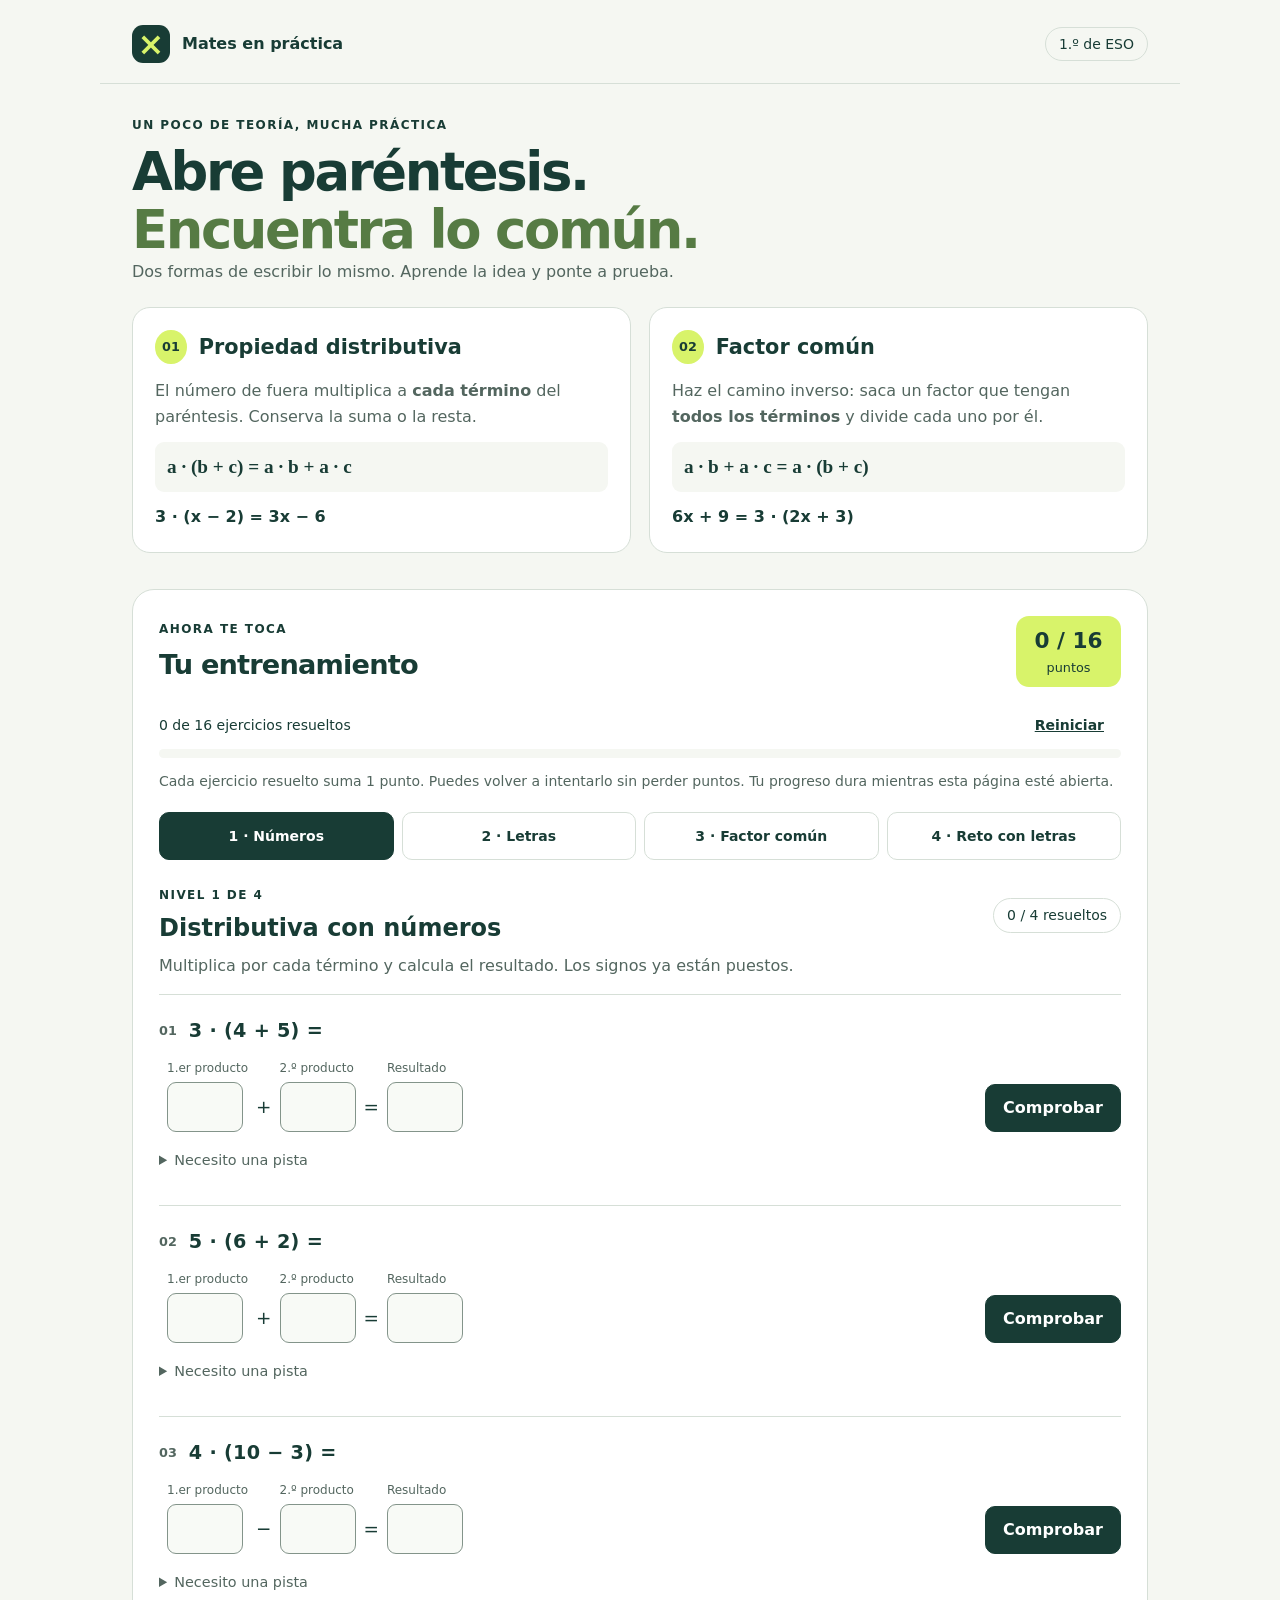
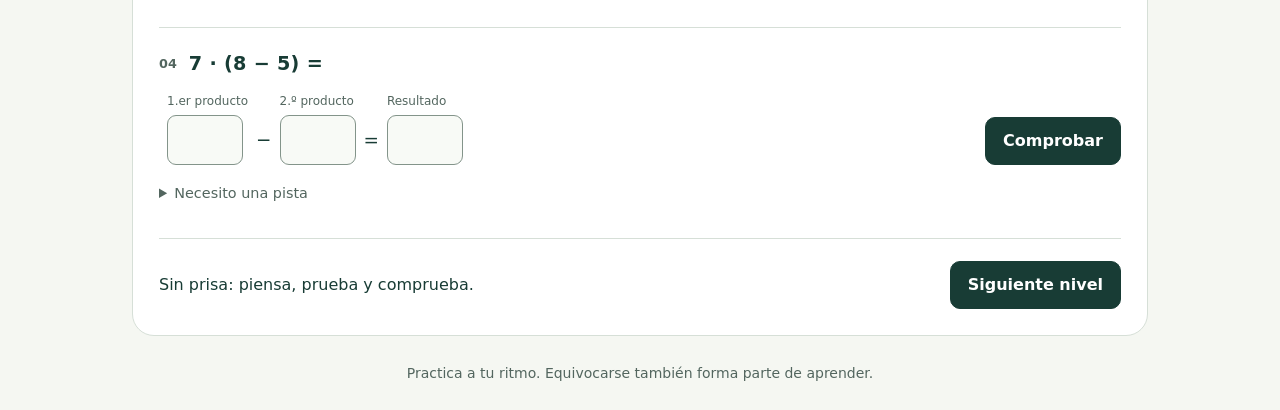
==== index.html @ 6db7480f "Add files via upload" ====
<!doctype html>
<html lang="es">
<head>
<meta charset="utf-8"><meta name="viewport" content="width=device-width, initial-scale=1">
<meta name="theme-color" content="#183c35"><meta name="description" content="Practica la propiedad distributiva y el factor común con 16 ejercicios interactivos para 1.º de ESO.">
<title>Mates en práctica · Distributiva y factor común</title>
<link rel="icon" href="data:image/svg+xml,%3Csvg xmlns='http://www.w3.org/2000/svg' viewBox='0 0 40 40'%3E%3Crect width='40' height='40' rx='10' fill='%23183c35'/%3E%3Ctext x='20' y='29' text-anchor='middle' font-size='30' fill='%23d8f36a'%3E×%3C/text%3E%3C/svg%3E">
<link rel="stylesheet" href="styles.css"><script src="app.js" defer></script>
</head>
<body>
<header><a class="brand" href="./"><span class="logo" aria-hidden="true">×</span> Mates en práctica</a><span class="tag">1.º de ESO</span></header>
<main>
<section class="intro"><p class="eyebrow">UN POCO DE TEORÍA, MUCHA PRÁCTICA</p><h1>Abre paréntesis.<br><span>Encuentra lo común.</span></h1><p>Dos formas de escribir lo mismo. Aprende la idea y ponte a prueba.</p></section>
<section class="theory" aria-label="Teoría resumida">
<article><div class="card-title"><span class="number">01</span><h2>Propiedad distributiva</h2></div><p>El número de fuera multiplica a <strong>cada término</strong> del paréntesis. Conserva la suma o la resta.</p><div class="formula">a · (b + c) = a · b + a · c</div><p class="example">3 · (x − 2) = 3x − 6</p></article>
<article><div class="card-title"><span class="number">02</span><h2>Factor común</h2></div><p>Haz el camino inverso: saca un factor que tengan <strong>todos los términos</strong> y divide cada uno por él.</p><div class="formula">a · b + a · c = a · (b + c)</div><p class="example">6x + 9 = 3 · (2x + 3)</p></article>
</section>
<section class="practice" aria-labelledby="practice-title">
<div class="practice-heading"><div><p class="eyebrow">AHORA TE TOCA</p><h2 id="practice-title">Tu entrenamiento</h2></div><div class="score"><strong id="score">0 / 16</strong><span>puntos</span></div></div>
<div class="progress-caption"><span id="progress-text">0 de 16 ejercicios resueltos</span><button id="reset" class="text-button" type="button">Reiniciar</button></div><progress id="progress" max="16" value="0" aria-label="Ejercicios resueltos"></progress>
<p class="rules">Cada ejercicio resuelto suma 1 punto. Puedes volver a intentarlo sin perder puntos. Tu progreso dura mientras esta página esté abierta.</p>
<nav id="levels" aria-label="Niveles de ejercicios"></nav>
<div class="level-heading"><div><p class="eyebrow" id="level-counter"></p><h3 id="level-title" tabindex="-1"></h3></div><span id="level-done" class="tag"></span></div>
<p id="level-help"></p><div id="exercises"></div>
<div class="level-footer"><p id="encouragement" role="status"></p><button id="next" class="primary" type="button">Siguiente nivel</button></div>
</section>
<noscript><p>Activa JavaScript en tu navegador para responder y corregir los ejercicios.</p></noscript>
<footer>Practica a tu ritmo. Equivocarse también forma parte de aprender.</footer>
</main>
<dialog id="reset-dialog" aria-labelledby="reset-title"><h2 id="reset-title">¿Empezamos de nuevo?</h2><p>Se borrarán las respuestas y los puntos de los cuatro niveles.</p><div class="dialog-actions"><button id="cancel-reset" type="button">Seguir practicando</button><button id="confirm-reset" class="primary" type="button">Sí, reiniciar</button></div></dialog>
</body></html>
---- styles.css ----
:root{color-scheme:light;--ink:#183c35;--muted:#53665f;--paper:#f5f7f2;--lime:#d8f36a;--line:#d6dfd7;--white:#fff;--error:#95371e}*{box-sizing:border-box}body{margin:0;background:var(--paper);color:var(--ink);font:16px/1.6 system-ui,-apple-system,BlinkMacSystemFont,"Segoe UI",sans-serif}header,main{max-width:1080px;margin:auto;padding:0 32px}header{display:flex;align-items:center;justify-content:space-between;padding-top:25px;padding-bottom:20px;border-bottom:1px solid var(--line)}.brand{color:var(--ink);font-weight:750;text-decoration:none;display:flex;gap:12px;align-items:center}.logo{display:grid;place-items:center;background:var(--ink);color:var(--lime);width:38px;height:38px;border-radius:11px;font-size:32px;line-height:1}.tag{border:1px solid var(--line);border-radius:30px;padding:5px 13px;font-size:.875rem;white-space:nowrap}.intro{padding:32px 0 22px}.eyebrow{font-size:.75rem;font-weight:800;letter-spacing:.12em;margin:0 0 8px}h1{font-size:clamp(2rem,4.5vw,3.3rem);line-height:1.1;letter-spacing:-.045em;margin:0}h1 span{color:#567b44}.intro>p:last-child{margin-bottom:0;color:var(--muted)}h2,h3,p{margin-top:0}h2{font-size:1.3rem;line-height:1.3;margin-bottom:0}h3{font-size:1.5rem;line-height:1.3;margin-bottom:0}.theory{display:grid;grid-template-columns:1fr 1fr;gap:18px;margin-bottom:36px}.theory article{border:1px solid var(--line);border-radius:18px;padding:22px;background:var(--white)}.card-title{display:flex;align-items:center;gap:12px;margin-bottom:14px}.number{font-size:.8rem;font-weight:800;background:var(--lime);border-radius:50%;padding:7px}.theory p{color:var(--muted);margin-bottom:12px}.formula{font-family:Georgia,serif;font-size:1.2rem;font-weight:bold;background:var(--paper);border-radius:9px;padding:10px 12px}.theory .example{margin:12px 0 0;color:var(--ink);font-weight:650}.practice{background:white;border:1px solid var(--line);border-radius:22px;padding:26px}.practice-heading,.progress-caption,.level-heading,.level-footer{display:flex;align-items:center;justify-content:space-between;gap:16px}.practice-heading h2{font-size:1.7rem;letter-spacing:-.03em}.score{background:var(--lime);border-radius:13px;padding:8px 18px;display:flex;flex-direction:column;text-align:center;min-width:105px}.score strong{font-size:1.35rem}.score span{font-size:.8rem}.progress-caption{margin-top:14px;font-size:.875rem}progress{width:100%;height:9px;display:block;border:0;border-radius:10px;overflow:hidden;background:var(--paper)}progress::-webkit-progress-bar{background:var(--paper)}progress::-webkit-progress-value{background:var(--ink)}progress::-moz-progress-bar{background:var(--ink)}button{font:inherit;font-weight:650;min-height:48px;border:1px solid var(--line);border-radius:10px;padding:10px 17px;cursor:pointer;background:white;color:var(--ink);touch-action:manipulation}button:hover{background:#eef3e6}button:disabled{opacity:.65;cursor:default}.text-button{border:0;background:transparent;text-decoration:underline;font-size:.875rem}.rules{font-size:.875rem;color:var(--muted);margin:12px 0 20px}nav{display:grid;grid-template-columns:repeat(4,1fr);gap:8px;margin-bottom:26px}nav button{font-size:.875rem;padding:10px 5px}nav button[aria-current="step"]{background:var(--ink);color:white;border-color:var(--ink)}.level-heading{margin-bottom:8px}#level-help{color:var(--muted)}.exercise{border-top:1px solid var(--line);padding:21px 0}.exercise-top{display:flex;align-items:center;gap:12px;margin-bottom:12px}.exercise-index{font-size:.8rem;color:var(--muted);font-weight:650}.expression{font-size:1.2rem;font-weight:750;letter-spacing:.015em}.answer-row{display:flex;align-items:center;gap:10px;flex-wrap:wrap}.equation{display:flex;align-items:center;gap:8px;flex-wrap:wrap;font-size:1.15rem}.field{display:flex;flex-direction:column;gap:4px}.field-label{font-size:.75rem;color:var(--muted)}input{font:inherit;font-weight:650;color:var(--ink);background:#f8faf6;border:1.5px solid #83948a;border-radius:9px;width:76px;min-height:50px;padding:8px;text-align:center}input:disabled{opacity:1;background:#eef7da;color:var(--ink);border-color:#689046;-webkit-text-fill-color:var(--ink)}input[aria-invalid="true"]{border-color:var(--error)}.math-symbol{padding-top:22px}.check{margin-left:auto;align-self:flex-end}.primary{background:var(--ink);color:white;border-color:var(--ink)}.primary:hover{background:#2d594d}.feedback{margin:12px 0 0;font-size:.95rem;border-radius:9px;padding:10px 13px}.feedback:empty{display:none}.feedback.error{background:#fff0e8;color:var(--error)}.feedback.success{background:#edf6db;color:#2c561f}.hint{margin-top:8px;font-size:.9rem;color:var(--muted)}summary{cursor:pointer;min-height:44px;display:list-item;padding-top:9px}details p{margin:5px 0 0}.level-footer{border-top:1px solid var(--line);padding-top:22px}.level-footer p{margin:0;max-width:65%}footer{text-align:center;color:var(--muted);padding:26px 0;font-size:.875rem}:focus-visible{outline:3px solid #4d62d0;outline-offset:4px}dialog{border:1px solid var(--line);border-radius:18px;max-width:440px;width:calc(100% - 32px);padding:25px;color:var(--ink)}dialog p{margin:16px 0}dialog::backdrop{background:#102b2566}.dialog-actions{display:flex;gap:10px;flex-wrap:wrap}@media(max-width:650px){header,main{padding-left:18px;padding-right:18px}.intro{padding-top:25px}.theory{grid-template-columns:1fr;gap:12px;margin-bottom:24px}.theory article{padding:18px}.practice{padding:19px 15px}.practice-heading h2{font-size:1.4rem}nav{grid-template-columns:1fr 1fr}.level-heading{align-items:flex-start}.level-heading .tag{font-size:.75rem;padding:5px 8px}input{width:64px}.check{margin-left:0}.answer-row{gap:15px}.level-footer{align-items:flex-start;flex-direction:column}.level-footer p{max-width:100%}.formula{font-size:1.05rem}.brand{font-size:.9rem}}@media(prefers-reduced-motion:no-preference){button{transition:background .15s}}
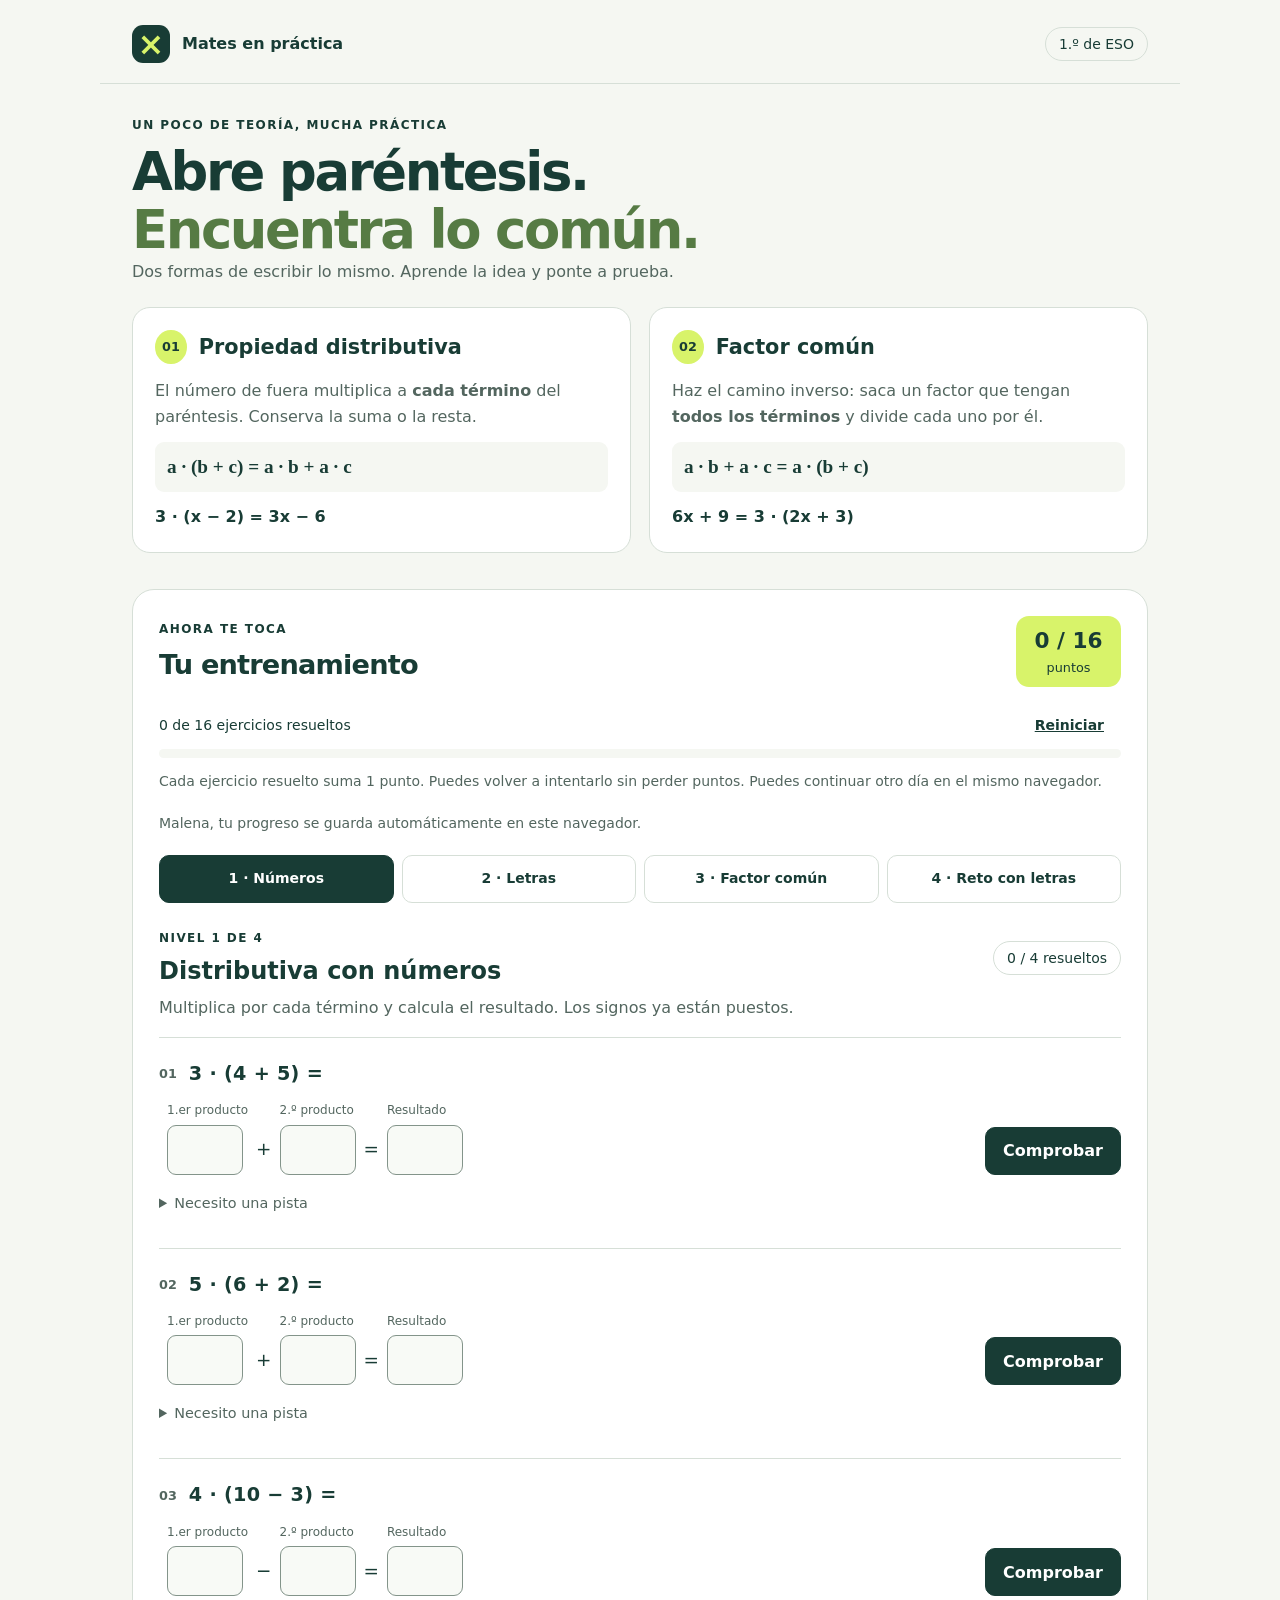
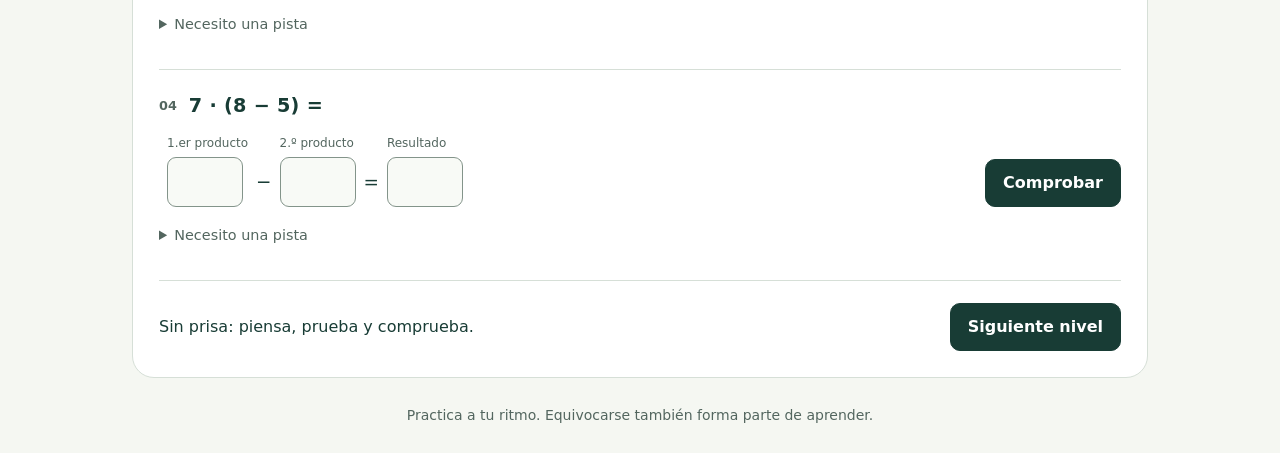
==== commit b02c992b: "Guardar automáticamente el progreso de Malena" ====
--- a/index.html
+++ b/index.html
@@ -18,7 +18,8 @@
 <section class="practice" aria-labelledby="practice-title">
 <div class="practice-heading"><div><p class="eyebrow">AHORA TE TOCA</p><h2 id="practice-title">Tu entrenamiento</h2></div><div class="score"><strong id="score">0 / 16</strong><span>puntos</span></div></div>
 <div class="progress-caption"><span id="progress-text">0 de 16 ejercicios resueltos</span><button id="reset" class="text-button" type="button">Reiniciar</button></div><progress id="progress" max="16" value="0" aria-label="Ejercicios resueltos"></progress>
-<p class="rules">Cada ejercicio resuelto suma 1 punto. Puedes volver a intentarlo sin perder puntos. Tu progreso dura mientras esta página esté abierta.</p>
+<p class="rules">Cada ejercicio resuelto suma 1 punto. Puedes volver a intentarlo sin perder puntos. Puedes continuar otro día en el mismo navegador.</p>
+<p id="save-status" class="rules" role="status" aria-live="polite"></p>
 <nav id="levels" aria-label="Niveles de ejercicios"></nav>
 <div class="level-heading"><div><p class="eyebrow" id="level-counter"></p><h3 id="level-title" tabindex="-1"></h3></div><span id="level-done" class="tag"></span></div>
 <p id="level-help"></p><div id="exercises"></div>
@@ -27,5 +28,5 @@
 <noscript><p>Activa JavaScript en tu navegador para responder y corregir los ejercicios.</p></noscript>
 <footer>Practica a tu ritmo. Equivocarse también forma parte de aprender.</footer>
 </main>
-<dialog id="reset-dialog" aria-labelledby="reset-title"><h2 id="reset-title">¿Empezamos de nuevo?</h2><p>Se borrarán las respuestas y los puntos de los cuatro niveles.</p><div class="dialog-actions"><button id="cancel-reset" type="button">Seguir practicando</button><button id="confirm-reset" class="primary" type="button">Sí, reiniciar</button></div></dialog>
+<dialog id="reset-dialog" aria-labelledby="reset-title"><h2 id="reset-title">¿Empezamos de nuevo?</h2><p>Se borrará el progreso guardado de Malena en este navegador: respuestas y puntos de los cuatro niveles.</p><div class="dialog-actions"><button id="cancel-reset" type="button">Seguir practicando</button><button id="confirm-reset" class="primary" type="button">Sí, reiniciar</button></div></dialog>
 </body></html>
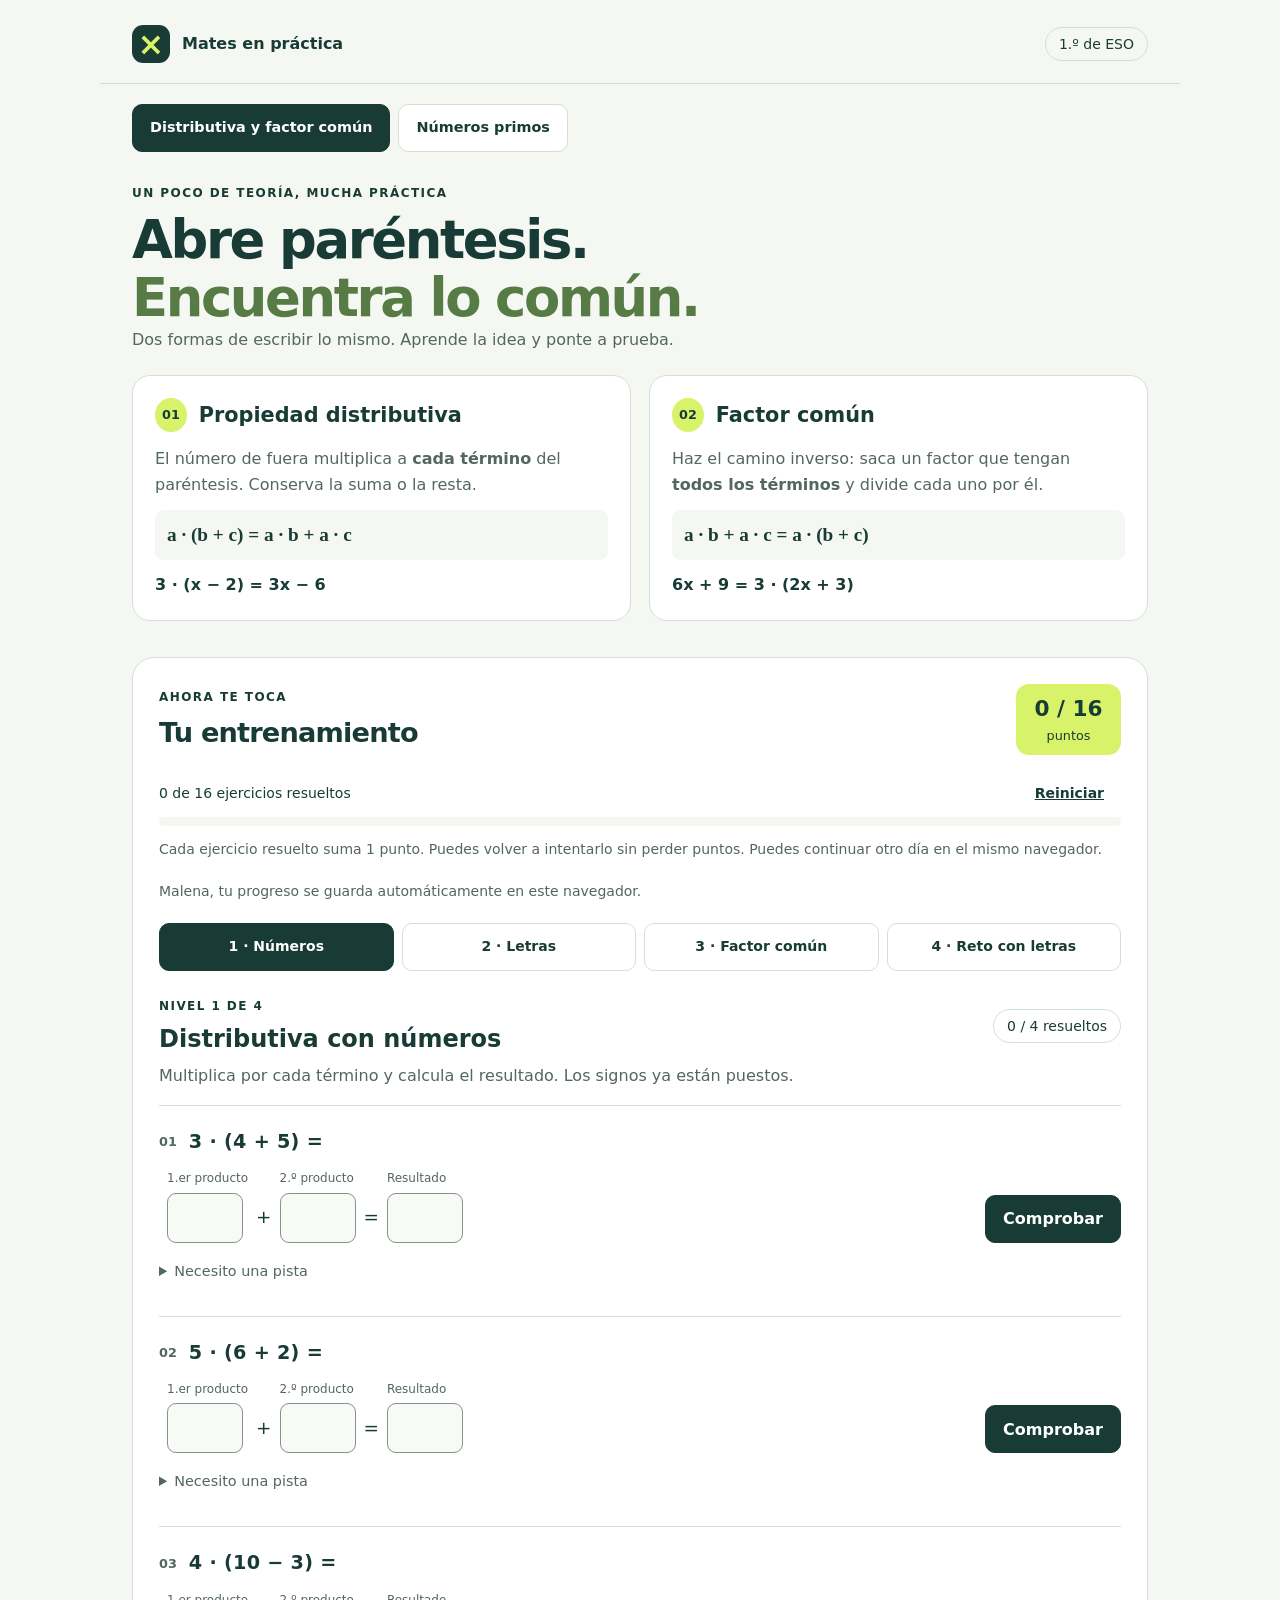
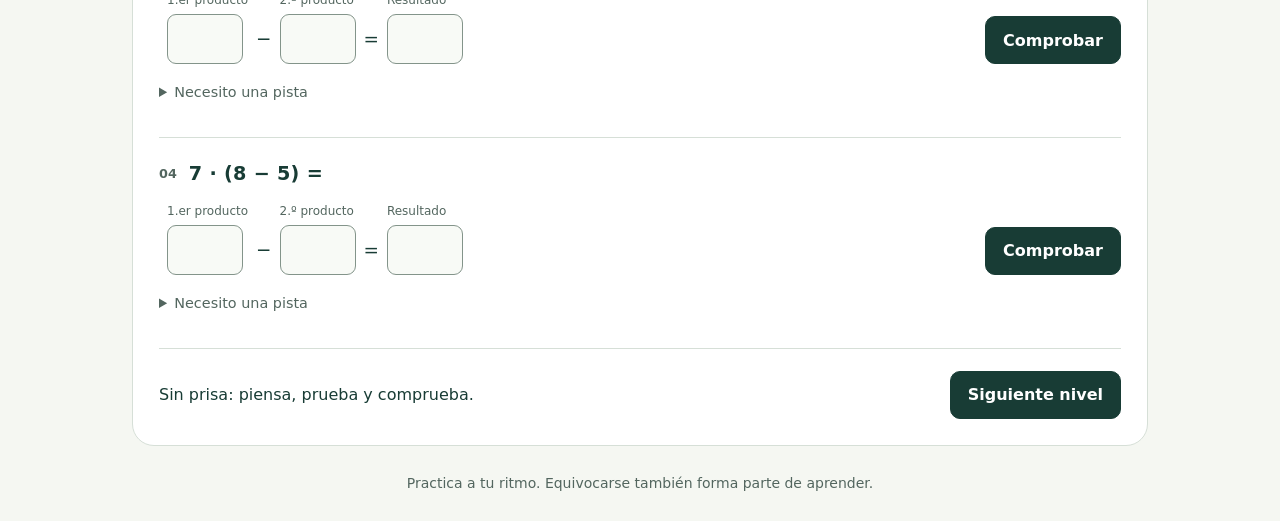
==== commit 0305ebf7: "Añadir números primos con explicación guiada y ejercicio 52" ====
--- a/index.html
+++ b/index.html
@@ -5,11 +5,12 @@
 <meta name="theme-color" content="#183c35"><meta name="description" content="Practica la propiedad distributiva y el factor común con 16 ejercicios interactivos para 1.º de ESO.">
 <title>Mates en práctica · Distributiva y factor común</title>
 <link rel="icon" href="data:image/svg+xml,%3Csvg xmlns='http://www.w3.org/2000/svg' viewBox='0 0 40 40'%3E%3Crect width='40' height='40' rx='10' fill='%23183c35'/%3E%3Ctext x='20' y='29' text-anchor='middle' font-size='30' fill='%23d8f36a'%3E×%3C/text%3E%3C/svg%3E">
-<link rel="stylesheet" href="styles.css"><script src="app.js" defer></script>
+<link rel="stylesheet" href="styles.css?v=3"><script src="app.js?v=2" defer></script>
 </head>
 <body>
 <header><a class="brand" href="./"><span class="logo" aria-hidden="true">×</span> Mates en práctica</a><span class="tag">1.º de ESO</span></header>
 <main>
+<nav class="topic-nav" aria-label="Temas"><a href="./" aria-current="page">Distributiva y factor común</a><a href="primos.html">Números primos</a></nav>
 <section class="intro"><p class="eyebrow">UN POCO DE TEORÍA, MUCHA PRÁCTICA</p><h1>Abre paréntesis.<br><span>Encuentra lo común.</span></h1><p>Dos formas de escribir lo mismo. Aprende la idea y ponte a prueba.</p></section>
 <section class="theory" aria-label="Teoría resumida">
 <article><div class="card-title"><span class="number">01</span><h2>Propiedad distributiva</h2></div><p>El número de fuera multiplica a <strong>cada término</strong> del paréntesis. Conserva la suma o la resta.</p><div class="formula">a · (b + c) = a · b + a · c</div><p class="example">3 · (x − 2) = 3x − 6</p></article>
--- a/styles.css
+++ b/styles.css
@@ -1 +1,5 @@
 :root{color-scheme:light;--ink:#183c35;--muted:#53665f;--paper:#f5f7f2;--lime:#d8f36a;--line:#d6dfd7;--white:#fff;--error:#95371e}*{box-sizing:border-box}body{margin:0;background:var(--paper);color:var(--ink);font:16px/1.6 system-ui,-apple-system,BlinkMacSystemFont,"Segoe UI",sans-serif}header,main{max-width:1080px;margin:auto;padding:0 32px}header{display:flex;align-items:center;justify-content:space-between;padding-top:25px;padding-bottom:20px;border-bottom:1px solid var(--line)}.brand{color:var(--ink);font-weight:750;text-decoration:none;display:flex;gap:12px;align-items:center}.logo{display:grid;place-items:center;background:var(--ink);color:var(--lime);width:38px;height:38px;border-radius:11px;font-size:32px;line-height:1}.tag{border:1px solid var(--line);border-radius:30px;padding:5px 13px;font-size:.875rem;white-space:nowrap}.intro{padding:32px 0 22px}.eyebrow{font-size:.75rem;font-weight:800;letter-spacing:.12em;margin:0 0 8px}h1{font-size:clamp(2rem,4.5vw,3.3rem);line-height:1.1;letter-spacing:-.045em;margin:0}h1 span{color:#567b44}.intro>p:last-child{margin-bottom:0;color:var(--muted)}h2,h3,p{margin-top:0}h2{font-size:1.3rem;line-height:1.3;margin-bottom:0}h3{font-size:1.5rem;line-height:1.3;margin-bottom:0}.theory{display:grid;grid-template-columns:1fr 1fr;gap:18px;margin-bottom:36px}.theory article{border:1px solid var(--line);border-radius:18px;padding:22px;background:var(--white)}.card-title{display:flex;align-items:center;gap:12px;margin-bottom:14px}.number{font-size:.8rem;font-weight:800;background:var(--lime);border-radius:50%;padding:7px}.theory p{color:var(--muted);margin-bottom:12px}.formula{font-family:Georgia,serif;font-size:1.2rem;font-weight:bold;background:var(--paper);border-radius:9px;padding:10px 12px}.theory .example{margin:12px 0 0;color:var(--ink);font-weight:650}.practice{background:white;border:1px solid var(--line);border-radius:22px;padding:26px}.practice-heading,.progress-caption,.level-heading,.level-footer{display:flex;align-items:center;justify-content:space-between;gap:16px}.practice-heading h2{font-size:1.7rem;letter-spacing:-.03em}.score{background:var(--lime);border-radius:13px;padding:8px 18px;display:flex;flex-direction:column;text-align:center;min-width:105px}.score strong{font-size:1.35rem}.score span{font-size:.8rem}.progress-caption{margin-top:14px;font-size:.875rem}progress{width:100%;height:9px;display:block;border:0;border-radius:10px;overflow:hidden;background:var(--paper)}progress::-webkit-progress-bar{background:var(--paper)}progress::-webkit-progress-value{background:var(--ink)}progress::-moz-progress-bar{background:var(--ink)}button{font:inherit;font-weight:650;min-height:48px;border:1px solid var(--line);border-radius:10px;padding:10px 17px;cursor:pointer;background:white;color:var(--ink);touch-action:manipulation}button:hover{background:#eef3e6}button:disabled{opacity:.65;cursor:default}.text-button{border:0;background:transparent;text-decoration:underline;font-size:.875rem}.rules{font-size:.875rem;color:var(--muted);margin:12px 0 20px}nav{display:grid;grid-template-columns:repeat(4,1fr);gap:8px;margin-bottom:26px}nav button{font-size:.875rem;padding:10px 5px}nav button[aria-current="step"]{background:var(--ink);color:white;border-color:var(--ink)}.level-heading{margin-bottom:8px}#level-help{color:var(--muted)}.exercise{border-top:1px solid var(--line);padding:21px 0}.exercise-top{display:flex;align-items:center;gap:12px;margin-bottom:12px}.exercise-index{font-size:.8rem;color:var(--muted);font-weight:650}.expression{font-size:1.2rem;font-weight:750;letter-spacing:.015em}.answer-row{display:flex;align-items:center;gap:10px;flex-wrap:wrap}.equation{display:flex;align-items:center;gap:8px;flex-wrap:wrap;font-size:1.15rem}.field{display:flex;flex-direction:column;gap:4px}.field-label{font-size:.75rem;color:var(--muted)}input{font:inherit;font-weight:650;color:var(--ink);background:#f8faf6;border:1.5px solid #83948a;border-radius:9px;width:76px;min-height:50px;padding:8px;text-align:center}input:disabled{opacity:1;background:#eef7da;color:var(--ink);border-color:#689046;-webkit-text-fill-color:var(--ink)}input[aria-invalid="true"]{border-color:var(--error)}.math-symbol{padding-top:22px}.check{margin-left:auto;align-self:flex-end}.primary{background:var(--ink);color:white;border-color:var(--ink)}.primary:hover{background:#2d594d}.feedback{margin:12px 0 0;font-size:.95rem;border-radius:9px;padding:10px 13px}.feedback:empty{display:none}.feedback.error{background:#fff0e8;color:var(--error)}.feedback.success{background:#edf6db;color:#2c561f}.hint{margin-top:8px;font-size:.9rem;color:var(--muted)}summary{cursor:pointer;min-height:44px;display:list-item;padding-top:9px}details p{margin:5px 0 0}.level-footer{border-top:1px solid var(--line);padding-top:22px}.level-footer p{margin:0;max-width:65%}footer{text-align:center;color:var(--muted);padding:26px 0;font-size:.875rem}:focus-visible{outline:3px solid #4d62d0;outline-offset:4px}dialog{border:1px solid var(--line);border-radius:18px;max-width:440px;width:calc(100% - 32px);padding:25px;color:var(--ink)}dialog p{margin:16px 0}dialog::backdrop{background:#102b2566}.dialog-actions{display:flex;gap:10px;flex-wrap:wrap}@media(max-width:650px){header,main{padding-left:18px;padding-right:18px}.intro{padding-top:25px}.theory{grid-template-columns:1fr;gap:12px;margin-bottom:24px}.theory article{padding:18px}.practice{padding:19px 15px}.practice-heading h2{font-size:1.4rem}nav{grid-template-columns:1fr 1fr}.level-heading{align-items:flex-start}.level-heading .tag{font-size:.75rem;padding:5px 8px}input{width:64px}.check{margin-left:0}.answer-row{gap:15px}.level-footer{align-items:flex-start;flex-direction:column}.level-footer p{max-width:100%}.formula{font-size:1.05rem}.brand{font-size:.9rem}}@media(prefers-reduced-motion:no-preference){button{transition:background .15s}}
+
+/* Temas y práctica de números primos. */
+[hidden]{display:none!important}.topic-nav{display:flex;gap:8px;flex-wrap:wrap;margin:20px 0 0}.topic-nav a{display:flex;align-items:center;min-height:48px;color:var(--ink);text-decoration:none;padding:10px 17px;border-radius:10px;border:1px solid var(--line);background:white;font-size:.9rem;font-weight:700}.topic-nav a[aria-current="page"]{background:var(--ink);color:white;border-color:var(--ink)}.lesson{margin-bottom:25px}.lesson-tabs{margin:20px 0;gap:8px}.lesson-tabs button[aria-current="step"]{background:var(--ink);color:white}.lesson-content-title{font-size:1.25rem;margin:0 0 12px}.lesson-grid{display:grid;grid-template-columns:1fr 1fr;gap:20px}.lesson-box{background:var(--paper);border:1px solid var(--line);border-radius:14px;padding:18px}.lesson-box h4{font-size:1.05rem;margin:0 0 8px}.lesson-box p:last-child{margin-bottom:0}.lesson strong{font-weight:750}.lesson ol{padding-left:24px}.lesson li{margin-bottom:9px}.lesson-actions{display:flex;justify-content:space-between;gap:10px;margin-top:20px}.key-idea{border-left:4px solid #7b9d32;background:#f4f8e9;padding:12px 16px;margin:15px 0}.mini-table{width:100%;border-collapse:collapse;font-size:.95rem}.mini-table th,.mini-table td{padding:8px;text-align:left;border-bottom:1px solid var(--line)}.mini-table caption{text-align:left;font-weight:700;margin-bottom:8px}.math-line{font-size:1.2rem;font-weight:700;overflow-wrap:anywhere}.lesson .math-line{margin:12px 0}.ladder-example{border-collapse:collapse;font-size:1.15rem;min-width:150px;margin:14px 0}.ladder-example td{padding:3px 14px;text-align:right}.ladder-example td+td{border-left:2px solid var(--ink);color:#526e22;text-align:left}.prime-levels{grid-template-columns:repeat(3,1fr);margin-top:18px;margin-bottom:18px}.level-help{color:var(--muted);margin:10px 0 15px}.question-nav{display:flex;flex-wrap:wrap;gap:7px;margin-bottom:20px}.question-nav button{min-width:48px;padding:8px 12px;font-size:.9rem}.question-nav button[aria-current="step"]{background:var(--lime);border-color:#647d23;color:var(--ink)}#prime-exercise{border-top:1px solid var(--line);padding:20px 0}#prime-exercise h4{margin:0 0 12px;font-size:1.25rem}#prime-exercise h5{font-size:1.05rem;margin:16px 0 12px}.choice-group{border:0;padding:0;margin:16px 0}.choice-group legend{font-weight:650;margin-bottom:9px}.choices{display:flex;flex-wrap:wrap;gap:9px}.choice{display:flex;align-items:center;gap:8px;padding:10px 13px;min-height:50px;border:1px solid var(--line);border-radius:10px;cursor:pointer}.choice:has(input:checked){border-color:var(--ink);background:var(--paper)}.choice input{width:20px;min-height:20px;height:20px;margin:0;accent-color:var(--ink)}.prime-fields{display:flex;gap:14px;align-items:flex-end;flex-wrap:wrap;margin:14px 0}.prime-fields label{display:flex;flex-direction:column;gap:4px;font-size:.9rem}.prime-fields input{width:90px}.prime-practice form{margin:0}.prime-practice .check{margin-left:0}.prime-feedback{margin-bottom:16px}.prime-practice details{margin:12px 0}.prime-practice details p{color:var(--muted)}.factor-layout{display:grid;grid-template-columns:minmax(140px,180px) 1fr;gap:24px}.working-ladder{width:100%;border-collapse:collapse;font-size:1.25rem;align-self:start}.working-ladder caption{font-size:.8rem;color:var(--muted);text-align:left;margin-bottom:8px}.working-ladder td{padding:3px 12px;text-align:right}.working-ladder td+td{border-left:2px solid var(--ink);text-align:left;width:45%;color:#526e22}.working-ladder tr:last-child td:first-child{font-weight:800}.factor-work p{margin-bottom:10px}.power-fields{display:flex;flex-wrap:wrap;gap:12px;margin:15px 0}.power-field{display:flex;align-items:center;gap:7px;font-size:1.2rem}.power-field label{display:flex;flex-direction:column;gap:3px;font-size:.8rem}.power-field input{width:65px;min-height:46px}.factor-summary{background:var(--paper);border-radius:12px;padding:15px;margin-top:15px}.stage-result{font-size:.9rem;color:var(--muted)}.prime-practice .feedback{overflow-wrap:anywhere}.source-note{font-size:.85rem;color:var(--muted)}
+@media(max-width:650px){.lesson-grid{grid-template-columns:1fr;gap:13px}.lesson-tabs{grid-template-columns:1fr 1fr}.prime-levels{grid-template-columns:1fr}.prime-levels button{text-align:left;padding:10px 13px}.factor-layout{grid-template-columns:1fr;gap:15px}.working-ladder{width:155px}.lesson .practice-heading{align-items:flex-start;flex-wrap:wrap}.mini-table{font-size:.875rem}.mini-table th,.mini-table td{padding:7px 4px}.topic-nav a{padding:10px 12px;font-size:.875rem}.power-fields{gap:10px}}
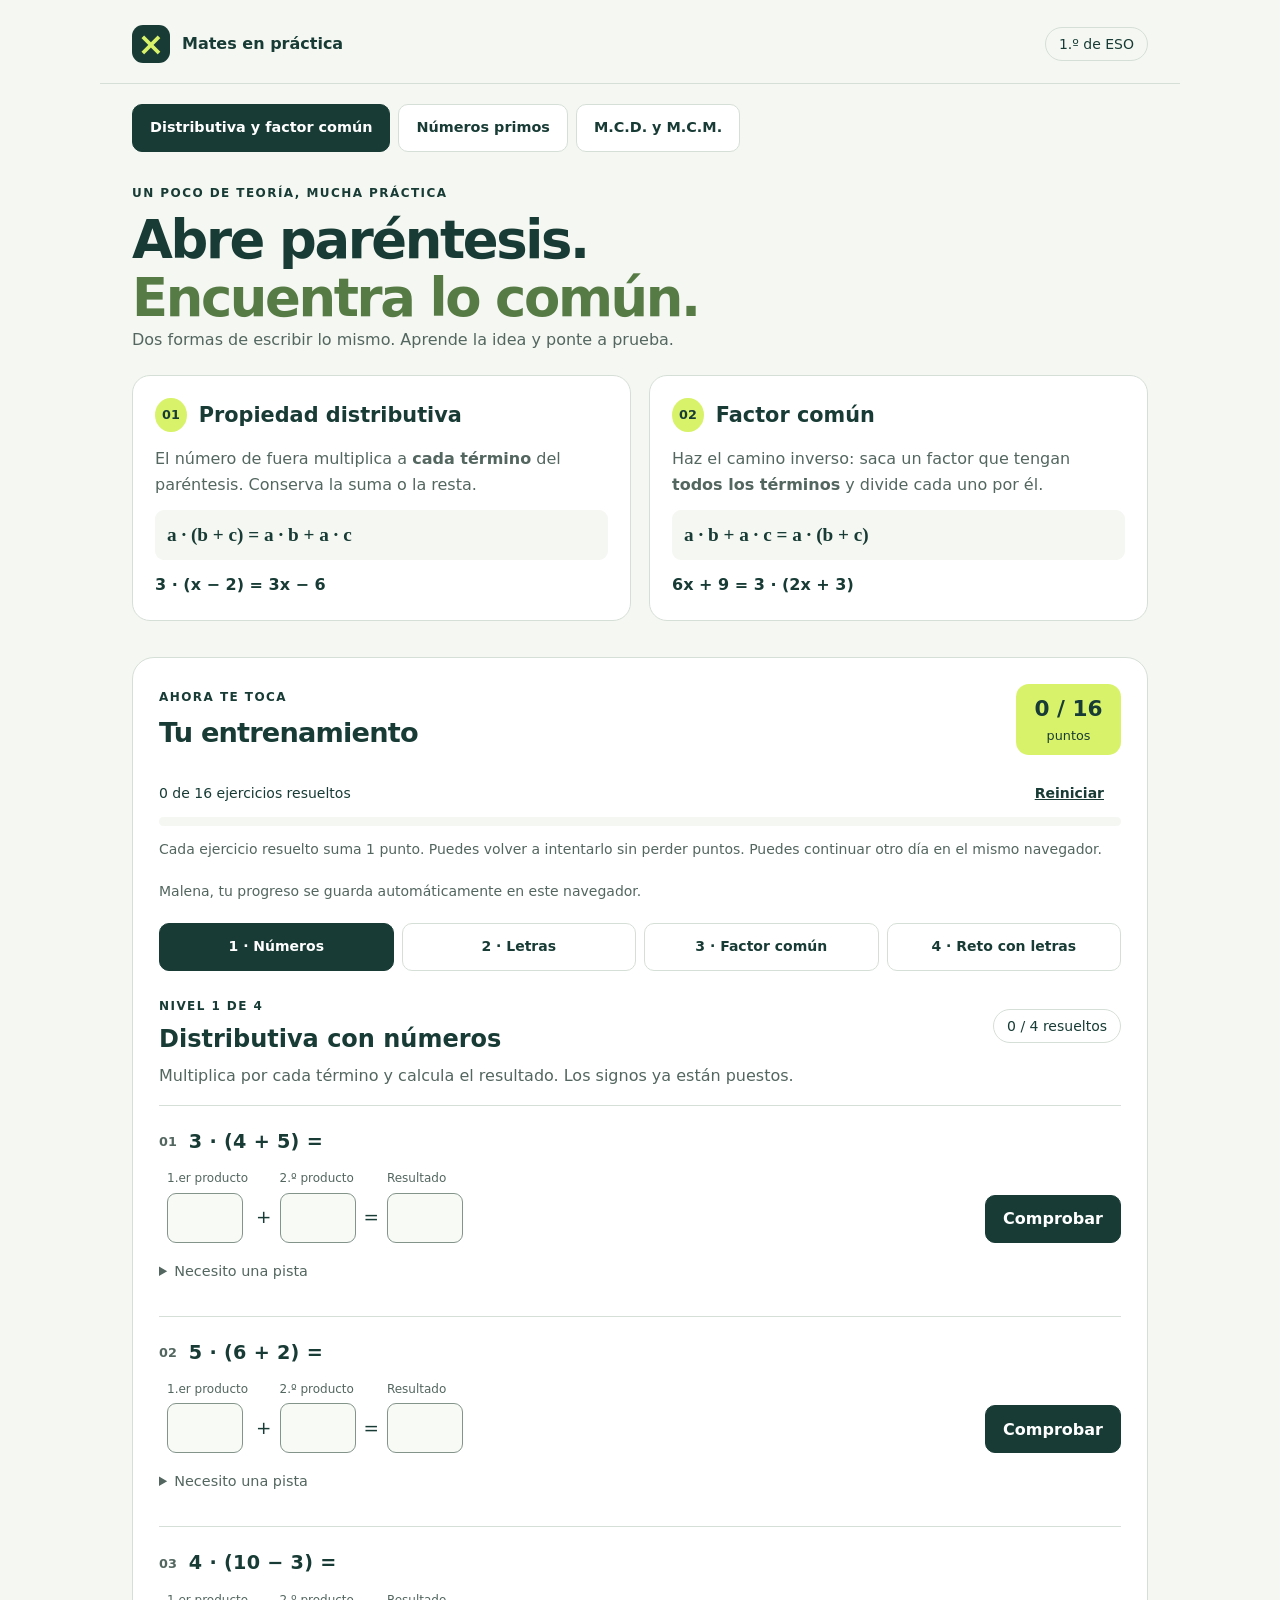
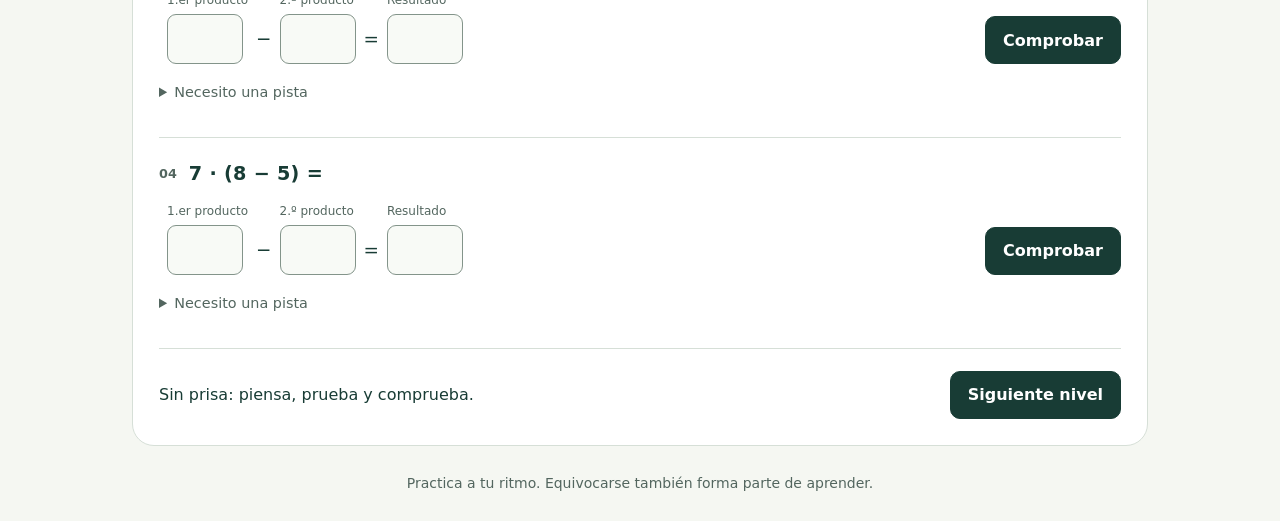
==== commit a056d84a: "Añadir tema independiente de MCD y MCM con práctica y guardado" ====
--- a/index.html
+++ b/index.html
@@ -10,7 +10,7 @@
 <body>
 <header><a class="brand" href="./"><span class="logo" aria-hidden="true">×</span> Mates en práctica</a><span class="tag">1.º de ESO</span></header>
 <main>
-<nav class="topic-nav" aria-label="Temas"><a href="./" aria-current="page">Distributiva y factor común</a><a href="primos.html">Números primos</a></nav>
+<nav class="topic-nav" aria-label="Temas"><a href="./" aria-current="page">Distributiva y factor común</a><a href="primos.html">Números primos</a><a href="mcd-mcm.html">M.C.D. y M.C.M.</a></nav>
 <section class="intro"><p class="eyebrow">UN POCO DE TEORÍA, MUCHA PRÁCTICA</p><h1>Abre paréntesis.<br><span>Encuentra lo común.</span></h1><p>Dos formas de escribir lo mismo. Aprende la idea y ponte a prueba.</p></section>
 <section class="theory" aria-label="Teoría resumida">
 <article><div class="card-title"><span class="number">01</span><h2>Propiedad distributiva</h2></div><p>El número de fuera multiplica a <strong>cada término</strong> del paréntesis. Conserva la suma o la resta.</p><div class="formula">a · (b + c) = a · b + a · c</div><p class="example">3 · (x − 2) = 3x − 6</p></article>
--- a/styles.css
+++ b/styles.css
@@ -3,3 +3,6 @@
 /* Temas y práctica de números primos. */
 [hidden]{display:none!important}.topic-nav{display:flex;gap:8px;flex-wrap:wrap;margin:20px 0 0}.topic-nav a{display:flex;align-items:center;min-height:48px;color:var(--ink);text-decoration:none;padding:10px 17px;border-radius:10px;border:1px solid var(--line);background:white;font-size:.9rem;font-weight:700}.topic-nav a[aria-current="page"]{background:var(--ink);color:white;border-color:var(--ink)}.lesson{margin-bottom:25px}.lesson-tabs{margin:20px 0;gap:8px}.lesson-tabs button[aria-current="step"]{background:var(--ink);color:white}.lesson-content-title{font-size:1.25rem;margin:0 0 12px}.lesson-grid{display:grid;grid-template-columns:1fr 1fr;gap:20px}.lesson-box{background:var(--paper);border:1px solid var(--line);border-radius:14px;padding:18px}.lesson-box h4{font-size:1.05rem;margin:0 0 8px}.lesson-box p:last-child{margin-bottom:0}.lesson strong{font-weight:750}.lesson ol{padding-left:24px}.lesson li{margin-bottom:9px}.lesson-actions{display:flex;justify-content:space-between;gap:10px;margin-top:20px}.key-idea{border-left:4px solid #7b9d32;background:#f4f8e9;padding:12px 16px;margin:15px 0}.mini-table{width:100%;border-collapse:collapse;font-size:.95rem}.mini-table th,.mini-table td{padding:8px;text-align:left;border-bottom:1px solid var(--line)}.mini-table caption{text-align:left;font-weight:700;margin-bottom:8px}.math-line{font-size:1.2rem;font-weight:700;overflow-wrap:anywhere}.lesson .math-line{margin:12px 0}.ladder-example{border-collapse:collapse;font-size:1.15rem;min-width:150px;margin:14px 0}.ladder-example td{padding:3px 14px;text-align:right}.ladder-example td+td{border-left:2px solid var(--ink);color:#526e22;text-align:left}.prime-levels{grid-template-columns:repeat(3,1fr);margin-top:18px;margin-bottom:18px}.level-help{color:var(--muted);margin:10px 0 15px}.question-nav{display:flex;flex-wrap:wrap;gap:7px;margin-bottom:20px}.question-nav button{min-width:48px;padding:8px 12px;font-size:.9rem}.question-nav button[aria-current="step"]{background:var(--lime);border-color:#647d23;color:var(--ink)}#prime-exercise{border-top:1px solid var(--line);padding:20px 0}#prime-exercise h4{margin:0 0 12px;font-size:1.25rem}#prime-exercise h5{font-size:1.05rem;margin:16px 0 12px}.choice-group{border:0;padding:0;margin:16px 0}.choice-group legend{font-weight:650;margin-bottom:9px}.choices{display:flex;flex-wrap:wrap;gap:9px}.choice{display:flex;align-items:center;gap:8px;padding:10px 13px;min-height:50px;border:1px solid var(--line);border-radius:10px;cursor:pointer}.choice:has(input:checked){border-color:var(--ink);background:var(--paper)}.choice input{width:20px;min-height:20px;height:20px;margin:0;accent-color:var(--ink)}.prime-fields{display:flex;gap:14px;align-items:flex-end;flex-wrap:wrap;margin:14px 0}.prime-fields label{display:flex;flex-direction:column;gap:4px;font-size:.9rem}.prime-fields input{width:90px}.prime-practice form{margin:0}.prime-practice .check{margin-left:0}.prime-feedback{margin-bottom:16px}.prime-practice details{margin:12px 0}.prime-practice details p{color:var(--muted)}.factor-layout{display:grid;grid-template-columns:minmax(140px,180px) 1fr;gap:24px}.working-ladder{width:100%;border-collapse:collapse;font-size:1.25rem;align-self:start}.working-ladder caption{font-size:.8rem;color:var(--muted);text-align:left;margin-bottom:8px}.working-ladder td{padding:3px 12px;text-align:right}.working-ladder td+td{border-left:2px solid var(--ink);text-align:left;width:45%;color:#526e22}.working-ladder tr:last-child td:first-child{font-weight:800}.factor-work p{margin-bottom:10px}.power-fields{display:flex;flex-wrap:wrap;gap:12px;margin:15px 0}.power-field{display:flex;align-items:center;gap:7px;font-size:1.2rem}.power-field label{display:flex;flex-direction:column;gap:3px;font-size:.8rem}.power-field input{width:65px;min-height:46px}.factor-summary{background:var(--paper);border-radius:12px;padding:15px;margin-top:15px}.stage-result{font-size:.9rem;color:var(--muted)}.prime-practice .feedback{overflow-wrap:anywhere}.source-note{font-size:.85rem;color:var(--muted)}
 @media(max-width:650px){.lesson-grid{grid-template-columns:1fr;gap:13px}.lesson-tabs{grid-template-columns:1fr 1fr}.prime-levels{grid-template-columns:1fr}.prime-levels button{text-align:left;padding:10px 13px}.factor-layout{grid-template-columns:1fr;gap:15px}.working-ladder{width:155px}.lesson .practice-heading{align-items:flex-start;flex-wrap:wrap}.mini-table{font-size:.875rem}.mini-table th,.mini-table td{padding:7px 4px}.topic-nav a{padding:10px 12px;font-size:.875rem}.power-fields{gap:10px}}
+
+/* M.C.D. y M.C.M. */
+.common-scroll{overflow-x:auto;margin:16px 0}.common-scroll .mini-table{min-width:340px}#common-exercise{border-top:1px solid var(--line);padding:20px 0}#common-exercise h3{margin-bottom:16px}#common-exercise form>p{margin:18px 0 10px}#common-exercise select{font:inherit;min-height:48px;max-width:100%;padding:8px;border:1px solid #83948a;border-radius:9px;color:var(--ink);background:white}#common-exercise .prime-fields label{max-width:100%}#common-progress{margin-top:18px}#common-questions{margin-bottom:20px}.ladder-example caption{font-size:.8rem;text-align:left;color:var(--muted)}
